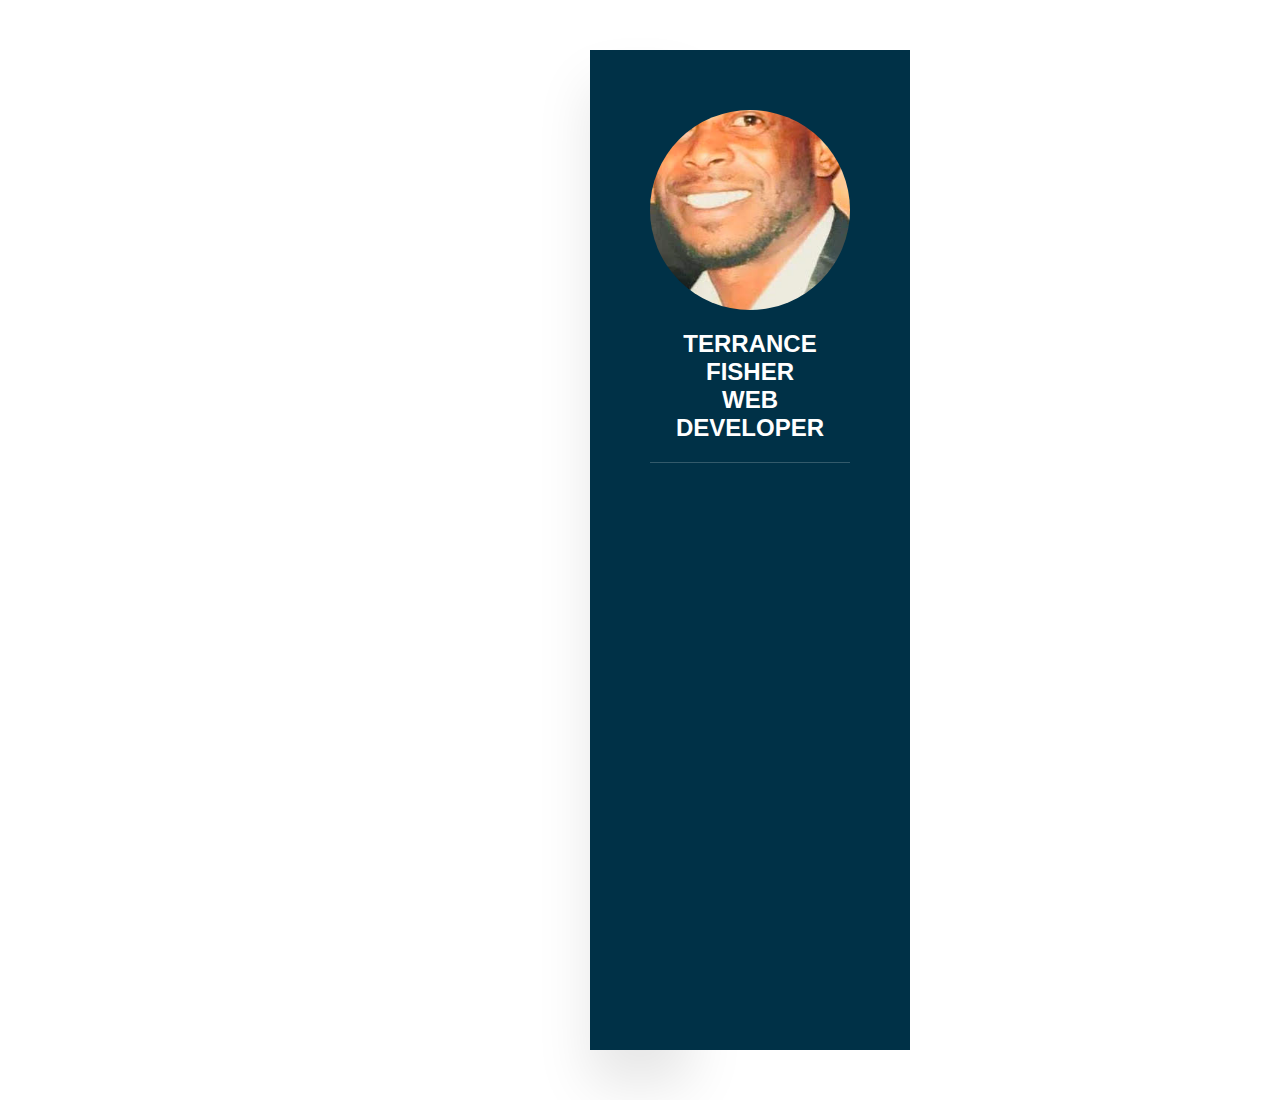
==== index.html @ d4f1d1e2 "getting started" ====
<!DOCTYPE html>
<html lang="en">

    <head>
        <meta charset="UTF-8">
        <meta http-equiv="X-UA-Compatible" content="IE=edge">
        <meta name="viewport" content="width=device-width, initial-scale=1.0">
        <title>Resume</title>
        <link rel="stylesheet" type="text/css" href="styles.css">
    </head>

    <body>
        <div class="container">
            <div class="left_side">
                <div class="profileText">
                    <div class="imgBx">
                        <img src="images\headshot.jpg">
                    </div>
                    <h2>Terrance Fisher<br><span> Web Developer</span></h2>

                </div>
            </div>
            <div class="right_side">

            </div>
        </div>
    </body>

</html>
---- styles.css ----
*
{
    margin: 0;
    padding: 0;
    box-sizing: border-box;
    font-family: Arial, Helvetica, sans-serif;
}
body{
    background: white;
    display: flex;
    justify-content: center;
    align-items: center;
    min-height: 100vh;
}
.container{
    position: relative;
    width: 100%;
    max-width: 100px;
    margin: 50px;
    min-height: 1000px;
    background: #fff;
    display: grid;
    grid-template-columns: 1fr 2fr;
    box-shadow: 0 35px 55px rgba(0, 0, 0, 0.1);
    
}
.container .left_side{
    position: relative ;
    background: #003147;
    padding: 60px;
}
.profileText{
    position: relative;
    display: flex;
    flex-direction: column;
    align-items: center;
    padding-bottom: 20px;
    border-bottom: 1px solid rgba(255, 255, 255, 0.2);
}
.profileText .imgBx{
    position: relative;
    width: 200px;
    height: 200px;
    border-radius: 50%;
    overflow: hidden;
}
.profileText .imgBx img{
    position: absolute;
    top: 0;
    left: 0;
    width: 100%;
    height: 100%;
    object-fit: cover;
}
.profileText h2{
    color: #fff;
    font-size: 1.5em;
    margin-top: 20px;
    text-transform: uppercase;
    text-align: center;
}
.container .right_side{
    position: relative;
    background: #fff;
    padding: 500px;
    
}
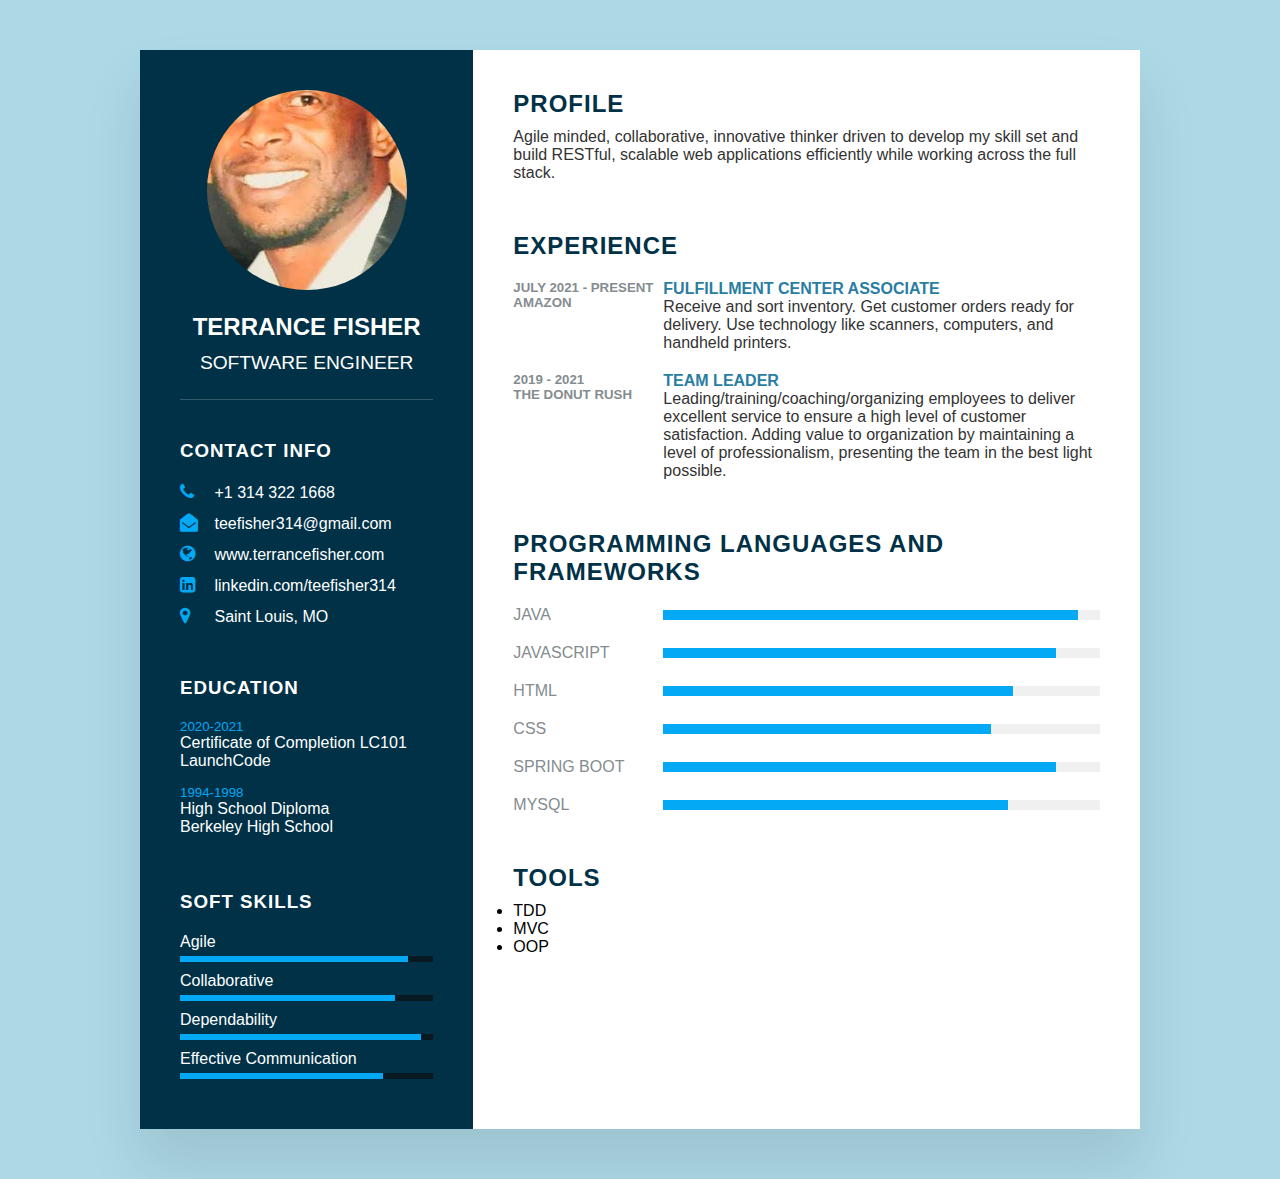
==== commit 3df9cc1f: "added sections" ====
--- a/index.html
+++ b/index.html
@@ -6,6 +6,9 @@
         <meta http-equiv="X-UA-Compatible" content="IE=edge">
         <meta name="viewport" content="width=device-width, initial-scale=1.0">
         <title>Resume</title>
+        <link rel="stylesheet" href="https://cdnjs.cloudflare.com/ajax/libs/font-awesome/4.7.0/css/font-awesome.css"
+            integrity="sha512-5A8nwdMOWrSz20fDsjczgUidUBR8liPYU+WymTZP1lmY9G6Oc7HlZv156XqnsgNUzTyMefFTcsFH/tnJE/+xBg=="
+            crossorigin="anonymous" referrerpolicy="no-referrer" />
         <link rel="stylesheet" type="text/css" href="styles.css">
     </head>
 
@@ -16,11 +19,163 @@
                     <div class="imgBx">
                         <img src="images\headshot.jpg">
                     </div>
-                    <h2>Terrance Fisher<br><span> Web Developer</span></h2>
+                    <h2>Terrance Fisher<br><span>Software Engineer</span></h2>
+                </div>
+                <div class="contactInfo">
+                    <h3 class="title">Contact Info</h3>
+                    <ul>
+                        <li>
+                            <span class="icon"><i class="fa fa-phone" aria-hidden="true"></i></span>
+                            <span class="text">+1 314 322 1668</span>
+                        </li>
+                        <li>
+                            <span class="icon"><i class="fa fa-envelope-open" aria-hidden="true"></i></span>
+                            <span class="text">teefisher314@gmail.com</span>
+                        </li>
+                        <li>
+                            <span class="icon"><i class="fa fa-globe" aria-hidden="true"></i></span>
+                            <span class="text">www.terrancefisher.com</span>
+                        </li>
+                        <li>
+                            <span class="icon"><i class="fa fa-linkedin-square" aria-hidden="true"></i></span>
+                            <span class="text">linkedin.com/teefisher314</span>
+                        </li>
+                        <li>
+                            <span class="icon"><i class="fa fa-map-marker" aria-hidden="true"></i></span>
+                            <span class="text">Saint Louis, MO</span>
+                        </li>
+                    </ul>
+                </div>
 
+                <div class="contactInfo education">
+                    <h3 class="title">Education</h3>
+                    <ul>
+                        <li>
+                            <h5>2020-2021</h5>
+                            <h4>Certificate of Completion LC101</h4>
+                            <h4>LaunchCode</h4>
+                        </li>
+                        <li>
+                            <h5>1994-1998</h5>
+                            <h4>High School Diploma</h4>
+                            <h4>Berkeley High School</h4>
+                        </li>
+                    </ul>
+                </div>
+
+                <div class="contactInfo softSkills">
+                    <h3 class="title">Soft skills</h3>
+                    <ul>
+                        <li>
+                            <span class="text">Agile</span>
+                            <span class="percent">
+                                <div style="width: 90%;"></div>
+                            </span>
+                        </li>
+                        <li>
+                            <span class="text">Collaborative</span>
+                            <span class="percent">
+                                <div style="width: 85%;"></div>
+                        </li>
+                        <li>
+                            <span class="text">Dependability</span>
+                            <span class="percent">
+                                <div style="width: 95%;"></div>
+                        </li>
+                        <li>
+                            <span class="text">Effective Communication</span>
+                            <span class="percent">
+                                <div style="width: 80%;"></div>
+                        </li>
+                    </ul>
                 </div>
             </div>
             <div class="right_side">
+                <div class="about">
+                    <h2 class="title2">Profile</h2>
+                    <p>
+                        Agile minded, collaborative, innovative thinker driven to develop
+                        my skill set and build RESTful, scalable web applications efficiently
+                        while working across the full stack.
+                    </p>
+                </div>
+                <div class="about">
+                    <h2 class="title2">Experience</h2>
+                    <div class="box">
+                        <div class="year_company">
+                            <h5>July 2021 - Present</h5>
+                            <h5>Amazon</h5>
+                        </div>
+                        <div class="text">
+                            <h4>Fulfillment Center Associate</h4>
+                            <p>Receive and sort inventory.
+                                Get customer orders ready for delivery.
+                                Use technology like scanners, computers, and handheld printers.</p>
+                        </div>
+                    </div>
+                    <div class="box">
+                        <div class="year_company">
+                            <h5>2019 - 2021</h5>
+                            <h5>The Donut Rush</h5>
+                        </div>
+                        <div class="text">
+                            <h4>Team Leader</h4>
+                            <p>Leading/training/coaching/organizing employees to deliver excellent service to ensure a
+                                high level of customer
+                                satisfaction. Adding value to organization by maintaining a level of professionalism,
+                                presenting the team in the best light possible.</p>
+                        </div>
+                    </div>
+                </div>
+                <div class="about skills">
+                    <h2 class="title2">Programming Languages and Frameworks</h2>
+                    <div class="box">
+                        <h4>Java</h4>
+                        <div class="percent">
+                            <div style="width: 95%;"></div>
+                        </div>
+                    </div>
+                    <div class="box">
+                        <h4>JavaScript</h4>
+                        <div class="percent">
+                            <div style="width: 90%;"></div>
+                        </div>
+                    </div>
+                    <div class="box">
+                        <h4>HTML</h4>
+                        <div class="percent">
+                            <div style="width: 80%;"></div>
+                        </div>
+                    </div>
+                    <div class="box">
+                        <h4>CSS</h4>
+                        <div class="percent">
+                            <div style="width: 75%;"></div>
+                        </div>
+                    </div>
+                    <div class="box">
+                        <h4>Spring Boot</h4>
+                        <div class="percent">
+                            <div style="width: 90%;"></div>
+                        </div>
+                    </div>
+                    <div class="box">
+                        <h4>MySQL</h4>
+                        <div class="percent">
+                            <div style="width: 79%;"></div>
+                        </div>
+                    </div>
+                </div>
+                <div class="about interest">
+                    <h2 class="title2">Tools</h2>
+                    <ul>
+                        <li>TDD</li>
+                        <li>MVC</li>
+                        <li>OOP</li>
+                    </ul>
+
+                </div>
+
 
             </div>
         </div>
--- a/styles.css
+++ b/styles.css
@@ -6,7 +6,7 @@
     font-family: Arial, Helvetica, sans-serif;
 }
 body{
-    background: white;
+    background: lightblue;
     display: flex;
     justify-content: center;
     align-items: center;
@@ -15,7 +15,7 @@
 .container{
     position: relative;
     width: 100%;
-    max-width: 100px;
+    max-width: 1000px;
     margin: 50px;
     min-height: 1000px;
     background: #fff;
@@ -27,7 +27,7 @@
 .container .left_side{
     position: relative ;
     background: #003147;
-    padding: 60px;
+    padding: 40px;
 }
 .profileText{
     position: relative;
@@ -58,10 +58,134 @@
     margin-top: 20px;
     text-transform: uppercase;
     text-align: center;
+    font-weight: 600;
+    line-height: 1.4em;
+}
+.profileText h2 span{
+    font-size: 0.8em;
+    font-weight: 300;
+}
+.contactInfo{
+    padding-top: 40px;
+}
+.title{
+    color: #fff;
+    text-transform: uppercase;
+    font-weight: 600;
+    letter-spacing: 1px;
+    margin-bottom: 20px;
+}
+.contactInfo ul{
+    position: relative;
+}
+.contactInfo ul li{
+    position: relative;
+    list-style: none;
+    margin: 10px 0;
+    cursor: pointer;
+}
+.contactInfo ul li .icon{
+    display: inline-block;
+    width: 30px;
+    font-size: 18px;
+    color: #03a9f4;
+}
+.contactInfo ul li span{
+    color: #fff;
+    font-weight: 300;
+}
+.contactInfo.education li{
+    margin-bottom: 15px;
+}
+.contactInfo.education h5{
+    color: #03a9f4;
+    font-weight: 500;
+}
+.contactInfo.education h4:nth-child(2){
+    color: #fff;
+    font-weight: 500;
+}
+.contactInfo.education h4{
+    color: #fff;
+    font-weight: 300;
+}
+.contactInfo.softSkills .percent{
+    position: relative;
+    width: 100%;
+    height: 6px;
+    background: #081921;
+    display: block;
+    margin-top: 5px;
+}
+.contactInfo.softSkills .percent div{
+    position: absolute;
+    top: 0;
+    left: 0;
+    height: 100%;
+    background: #03a9f4;
 }
 .container .right_side{
     position: relative;
     background: #fff;
-    padding: 500px;
+    padding: 40px;
     
 }
+.about{
+    margin-bottom: 50px;
+}
+.about:last-child{
+    margin-bottom: 0;
+}
+.title2{
+    color: #003147;
+    text-transform: uppercase;
+    letter-spacing: 1px;
+    margin-bottom: 10px;
+}
+p{
+    color: #333;
+}
+.about .box{
+  display: flex;
+  flex-direction: row;
+  margin: 20px 0;  
+}
+.about .box .year_company{
+    min-width: 150px;
+}
+.about .box .year_company h5{
+    text-transform: uppercase;
+    color: #848c90;
+    font-weight: 600;
+}
+.about .box .text h4{
+    text-transform: uppercase;
+    color: #2a7da2;
+    font-size: 16px;
+}
+.skills .box{
+    position: relative;
+    width: 100%;
+    display: grid;
+    grid-template-columns: 150px 1fr;
+    justify-content: center;
+    align-items: center;
+}
+.skills .box h4{
+    text-transform: uppercase;
+    color: #848c90;
+    font-weight: 500;
+}
+.skills .box .percent{
+    position: relative;
+    width: 100%;
+    height: 10px;
+    background: #f0f0f0;
+}
+.skills .box .percent div{
+    position: absolute;
+    top: 0;
+    left: 0;
+    height: 100%;
+    background: #03a9f4;
+}
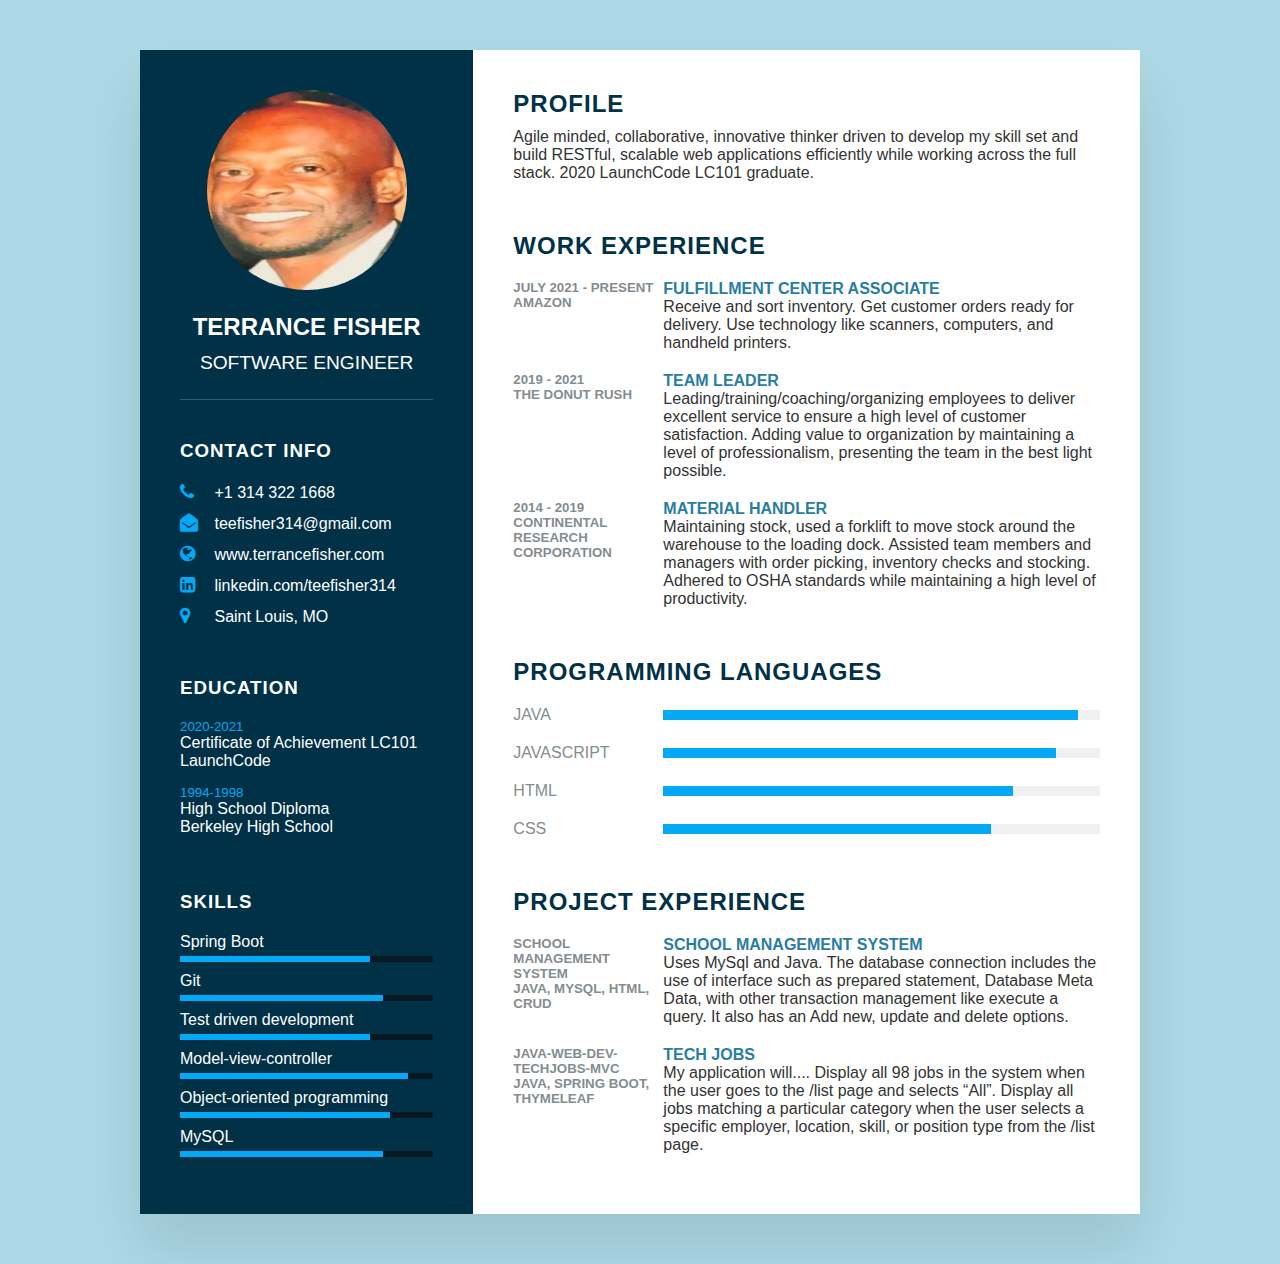
==== commit be4153f8: "finished" ====
--- a/index.html
+++ b/index.html
@@ -52,7 +52,7 @@
                     <ul>
                         <li>
                             <h5>2020-2021</h5>
-                            <h4>Certificate of Completion LC101</h4>
+                            <h4>Certificate of Achievement LC101</h4>
                             <h4>LaunchCode</h4>
                         </li>
                         <li>
@@ -64,26 +64,36 @@
                 </div>
 
                 <div class="contactInfo softSkills">
-                    <h3 class="title">Soft skills</h3>
+                    <h3 class="title">Skills</h3>
                     <ul>
                         <li>
-                            <span class="text">Agile</span>
+                            <span class="text">Spring Boot</span>
+                            <span class="percent">
+                                <div style="width: 75%;"></div>
+                        </li>
+                        <li>
+                            <span class="text">Git</span>
+                            <span class="percent">
+                                <div style="width: 80%;"></div>
+                            </span>
+                        </li>
+                        <li>
+                            <span class="text">Test driven development</span>
+                            <span class="percent">
+                                <div style="width: 75%;"></div>
+                        </li>
+                        <li>
+                            <span class="text">Model-view-controller</span>
                             <span class="percent">
                                 <div style="width: 90%;"></div>
-                            </span>
-                        </li>
-                        <li>
-                            <span class="text">Collaborative</span>
-                            <span class="percent">
-                                <div style="width: 85%;"></div>
-                        </li>
-                        <li>
-                            <span class="text">Dependability</span>
-                            <span class="percent">
-                                <div style="width: 95%;"></div>
-                        </li>
-                        <li>
-                            <span class="text">Effective Communication</span>
+                        </li>
+                        <li>
+                            <span class="text">Object-oriented programming</span>
+                            <span class="percent">
+                                <div style="width: 83%;"></div>
+                        </li>
+                        <li>
+                            <span class="text">MySQL</span>
                             <span class="percent">
                                 <div style="width: 80%;"></div>
                         </li>
@@ -96,11 +106,11 @@
                     <p>
                         Agile minded, collaborative, innovative thinker driven to develop
                         my skill set and build RESTful, scalable web applications efficiently
-                        while working across the full stack.
+                        while working across the full stack. 2020 LaunchCode LC101 graduate.
                     </p>
                 </div>
                 <div class="about">
-                    <h2 class="title2">Experience</h2>
+                    <h2 class="title2">Work Experience</h2>
                     <div class="box">
                         <div class="year_company">
                             <h5>July 2021 - Present</h5>
@@ -113,6 +123,7 @@
                                 Use technology like scanners, computers, and handheld printers.</p>
                         </div>
                     </div>
+
                     <div class="box">
                         <div class="year_company">
                             <h5>2019 - 2021</h5>
@@ -126,9 +137,22 @@
                                 presenting the team in the best light possible.</p>
                         </div>
                     </div>
+                    <div class="box">
+                        <div class="year_company">
+                            <h5>2014 - 2019</h5>
+                            <h5>Continental Research Corporation</h5>
+                        </div>
+                        <div class="text">
+                            <h4>Material Handler</h4>
+                            <p>Maintaining stock, used a forklift to move stock around the warehouse to the loading
+                                dock. Assisted team members and managers with order picking, inventory checks and
+                                stocking. Adhered to OSHA standards while maintaining a high level of productivity.
+                            </p>
+                        </div>
+                    </div>
                 </div>
                 <div class="about skills">
-                    <h2 class="title2">Programming Languages and Frameworks</h2>
+                    <h2 class="title2">Programming Languages</h2>
                     <div class="box">
                         <h4>Java</h4>
                         <div class="percent">
@@ -153,32 +177,38 @@
                             <div style="width: 75%;"></div>
                         </div>
                     </div>
-                    <div class="box">
-                        <h4>Spring Boot</h4>
-                        <div class="percent">
-                            <div style="width: 90%;"></div>
-                        </div>
-                    </div>
-                    <div class="box">
-                        <h4>MySQL</h4>
-                        <div class="percent">
-                            <div style="width: 79%;"></div>
-                        </div>
-                    </div>
                 </div>
                 <div class="about interest">
-                    <h2 class="title2">Tools</h2>
-                    <ul>
-                        <li>TDD</li>
-                        <li>MVC</li>
-                        <li>OOP</li>
-                    </ul>
-
-                </div>
-
-
-            </div>
-        </div>
+                    <h2 class="title2">Project Experience</h2>
+                    <div class="box">
+                        <div class="year_company">
+                            <h5>School Management System</h5>
+                            <h5>Java, MySQL, HTML, CRUD</h5>
+                        </div>
+                        <div class="text">
+                            <h4>School Management System</h4>
+                            <p>Uses MySql and Java. The database connection includes the use of interface such as
+                                prepared statement, Database Meta Data, with other transaction management like execute a
+                                query. It also has an Add new,
+                                update and delete options.</p>
+                        </div>
+                    </div>
+                    <div class="box">
+                        <div class="year_company">
+                            <h5>Java-web-dev-techjobs-mvc</h5>
+                            <h5>Java, Spring Boot, Thymeleaf</h5>
+                        </div>
+                        <div class="text">
+                            <h4>Tech Jobs</h4>
+                            <p>My application will.... Display all 98 jobs in the system when the user goes to the /list
+                                page and selects “All”.
+                                Display all jobs matching a particular category when the user selects a specific
+                                employer, location, skill, or position
+                                type from the /list page.</p>
+                        </div>
+                    </div>
+
+                </div>
     </body>
 
 </html>
--- a/styles.css
+++ b/styles.css
@@ -50,7 +50,7 @@
     left: 0;
     width: 100%;
     height: 100%;
-    object-fit: cover;
+    object-fit: fill;
 }
 .profileText h2{
     color: #fff;
@@ -189,3 +189,8 @@
     height: 100%;
     background: #03a9f4;
 }
+@media (max-width: 1000px){
+    .container{
+        margin: 10px;
+    }
+}
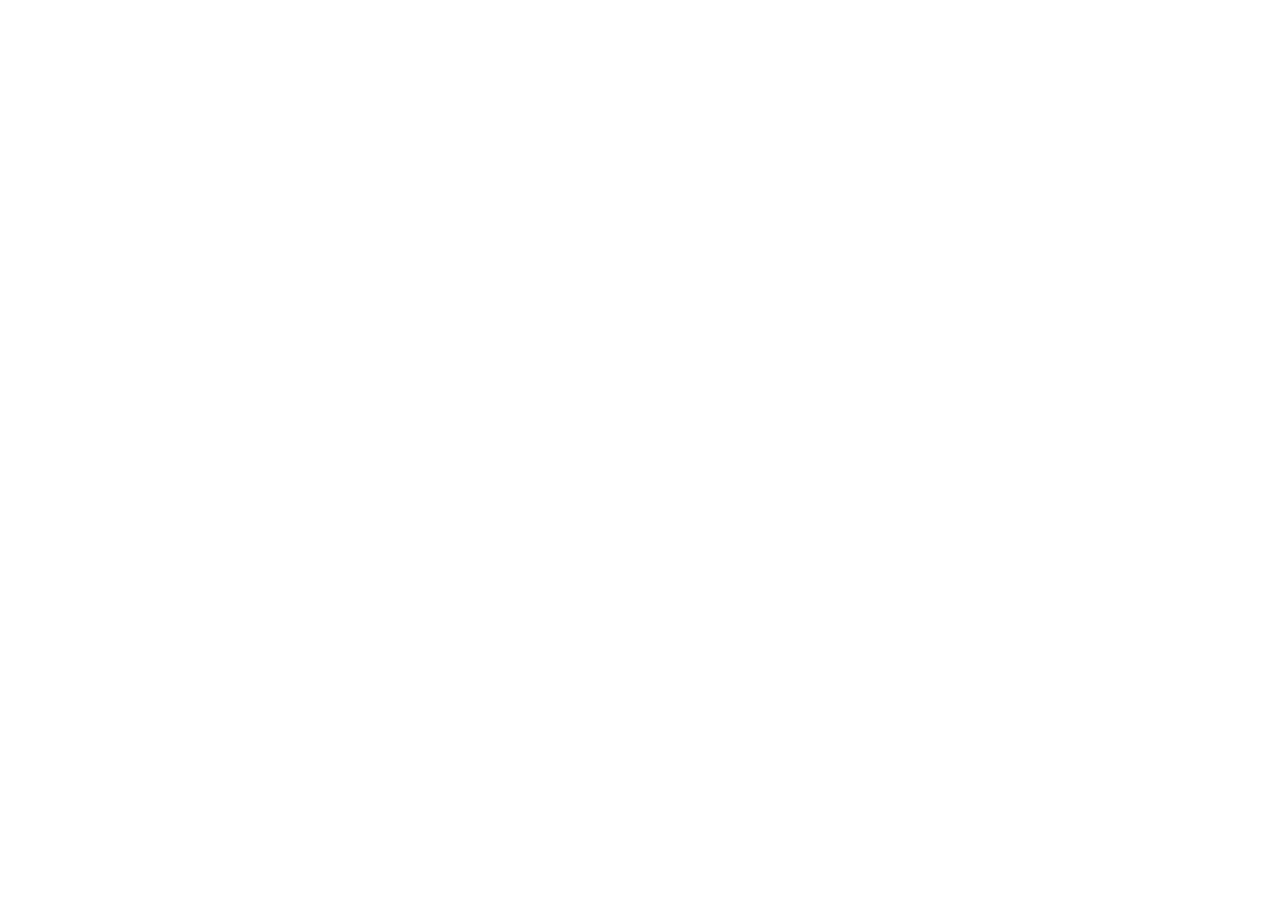
==== commit 16723987: "Updated Education" ====
--- a/index.html
+++ b/index.html
@@ -6,209 +6,17 @@
         <meta http-equiv="X-UA-Compatible" content="IE=edge">
         <meta name="viewport" content="width=device-width, initial-scale=1.0">
         <title>Resume</title>
-        <link rel="stylesheet" href="https://cdnjs.cloudflare.com/ajax/libs/font-awesome/4.7.0/css/font-awesome.css"
-            integrity="sha512-5A8nwdMOWrSz20fDsjczgUidUBR8liPYU+WymTZP1lmY9G6Oc7HlZv156XqnsgNUzTyMefFTcsFH/tnJE/+xBg=="
-            crossorigin="anonymous" referrerpolicy="no-referrer" />
-        <link rel="stylesheet" type="text/css" href="styles.css">
+        <link rel="preconnect" href="https://fonts.googleapis.com">
+        <link rel="preconnect" href="https://fonts.gstatic.com">
+        <link href="https://fonts.googleapis.com/css2?family=Bree+Serif&family=Montserrat:wght@100;400;700&family=Readex+Pro:wght@400;500&>
+        <link rel=" stylesheet" href="styles.css">
     </head>
 
     <body>
-        <div class="container">
-            <div class="left_side">
-                <div class="profileText">
-                    <div class="imgBx">
-                        <img src="images\headshot.jpg">
-                    </div>
-                    <h2>Terrance Fisher<br><span>Software Engineer</span></h2>
-                </div>
-                <div class="contactInfo">
-                    <h3 class="title">Contact Info</h3>
-                    <ul>
-                        <li>
-                            <span class="icon"><i class="fa fa-phone" aria-hidden="true"></i></span>
-                            <span class="text">+1 314 322 1668</span>
-                        </li>
-                        <li>
-                            <span class="icon"><i class="fa fa-envelope-open" aria-hidden="true"></i></span>
-                            <span class="text">teefisher314@gmail.com</span>
-                        </li>
-                        <li>
-                            <span class="icon"><i class="fa fa-globe" aria-hidden="true"></i></span>
-                            <span class="text">www.terrancefisher.com</span>
-                        </li>
-                        <li>
-                            <span class="icon"><i class="fa fa-linkedin-square" aria-hidden="true"></i></span>
-                            <span class="text">linkedin.com/teefisher314</span>
-                        </li>
-                        <li>
-                            <span class="icon"><i class="fa fa-map-marker" aria-hidden="true"></i></span>
-                            <span class="text">Saint Louis, MO</span>
-                        </li>
-                    </ul>
-                </div>
-
-                <div class="contactInfo education">
-                    <h3 class="title">Education</h3>
-                    <ul>
-                        <li>
-                            <h5>2020-2021</h5>
-                            <h4>Certificate of Achievement LC101</h4>
-                            <h4>LaunchCode</h4>
-                        </li>
-                        <li>
-                            <h5>1994-1998</h5>
-                            <h4>High School Diploma</h4>
-                            <h4>Berkeley High School</h4>
-                        </li>
-                    </ul>
-                </div>
-
-                <div class="contactInfo softSkills">
-                    <h3 class="title">Skills</h3>
-                    <ul>
-                        <li>
-                            <span class="text">Spring Boot</span>
-                            <span class="percent">
-                                <div style="width: 75%;"></div>
-                        </li>
-                        <li>
-                            <span class="text">Git</span>
-                            <span class="percent">
-                                <div style="width: 80%;"></div>
-                            </span>
-                        </li>
-                        <li>
-                            <span class="text">Test driven development</span>
-                            <span class="percent">
-                                <div style="width: 75%;"></div>
-                        </li>
-                        <li>
-                            <span class="text">Model-view-controller</span>
-                            <span class="percent">
-                                <div style="width: 90%;"></div>
-                        </li>
-                        <li>
-                            <span class="text">Object-oriented programming</span>
-                            <span class="percent">
-                                <div style="width: 83%;"></div>
-                        </li>
-                        <li>
-                            <span class="text">MySQL</span>
-                            <span class="percent">
-                                <div style="width: 80%;"></div>
-                        </li>
-                    </ul>
-                </div>
-            </div>
-            <div class="right_side">
-                <div class="about">
-                    <h2 class="title2">Profile</h2>
-                    <p>
-                        Agile minded, collaborative, innovative thinker driven to develop
-                        my skill set and build RESTful, scalable web applications efficiently
-                        while working across the full stack. 2020 LaunchCode LC101 graduate.
-                    </p>
-                </div>
-                <div class="about">
-                    <h2 class="title2">Work Experience</h2>
-                    <div class="box">
-                        <div class="year_company">
-                            <h5>July 2021 - Present</h5>
-                            <h5>Amazon</h5>
-                        </div>
-                        <div class="text">
-                            <h4>Fulfillment Center Associate</h4>
-                            <p>Receive and sort inventory.
-                                Get customer orders ready for delivery.
-                                Use technology like scanners, computers, and handheld printers.</p>
-                        </div>
-                    </div>
-
-                    <div class="box">
-                        <div class="year_company">
-                            <h5>2019 - 2021</h5>
-                            <h5>The Donut Rush</h5>
-                        </div>
-                        <div class="text">
-                            <h4>Team Leader</h4>
-                            <p>Leading/training/coaching/organizing employees to deliver excellent service to ensure a
-                                high level of customer
-                                satisfaction. Adding value to organization by maintaining a level of professionalism,
-                                presenting the team in the best light possible.</p>
-                        </div>
-                    </div>
-                    <div class="box">
-                        <div class="year_company">
-                            <h5>2014 - 2019</h5>
-                            <h5>Continental Research Corporation</h5>
-                        </div>
-                        <div class="text">
-                            <h4>Material Handler</h4>
-                            <p>Maintaining stock, used a forklift to move stock around the warehouse to the loading
-                                dock. Assisted team members and managers with order picking, inventory checks and
-                                stocking. Adhered to OSHA standards while maintaining a high level of productivity.
-                            </p>
-                        </div>
-                    </div>
-                </div>
-                <div class="about skills">
-                    <h2 class="title2">Programming Languages</h2>
-                    <div class="box">
-                        <h4>Java</h4>
-                        <div class="percent">
-                            <div style="width: 95%;"></div>
-                        </div>
-                    </div>
-                    <div class="box">
-                        <h4>JavaScript</h4>
-                        <div class="percent">
-                            <div style="width: 90%;"></div>
-                        </div>
-                    </div>
-                    <div class="box">
-                        <h4>HTML</h4>
-                        <div class="percent">
-                            <div style="width: 80%;"></div>
-                        </div>
-                    </div>
-                    <div class="box">
-                        <h4>CSS</h4>
-                        <div class="percent">
-                            <div style="width: 75%;"></div>
-                        </div>
-                    </div>
-                </div>
-                <div class="about interest">
-                    <h2 class="title2">Project Experience</h2>
-                    <div class="box">
-                        <div class="year_company">
-                            <h5>School Management System</h5>
-                            <h5>Java, MySQL, HTML, CRUD</h5>
-                        </div>
-                        <div class="text">
-                            <h4>School Management System</h4>
-                            <p>Uses MySql and Java. The database connection includes the use of interface such as
-                                prepared statement, Database Meta Data, with other transaction management like execute a
-                                query. It also has an Add new,
-                                update and delete options.</p>
-                        </div>
-                    </div>
-                    <div class="box">
-                        <div class="year_company">
-                            <h5>Java-web-dev-techjobs-mvc</h5>
-                            <h5>Java, Spring Boot, Thymeleaf</h5>
-                        </div>
-                        <div class="text">
-                            <h4>Tech Jobs</h4>
-                            <p>My application will.... Display all 98 jobs in the system when the user goes to the /list
-                                page and selects “All”.
-                                Display all jobs matching a particular category when the user selects a specific
-                                employer, location, skill, or position
-                                type from the /list page.</p>
-                        </div>
-                    </div>
-
-                </div>
+        <main class="main-content">
+            <section class="left-section"></section>
+            <section class="right-section"></section>
+        </main>
     </body>
 
 </html>
